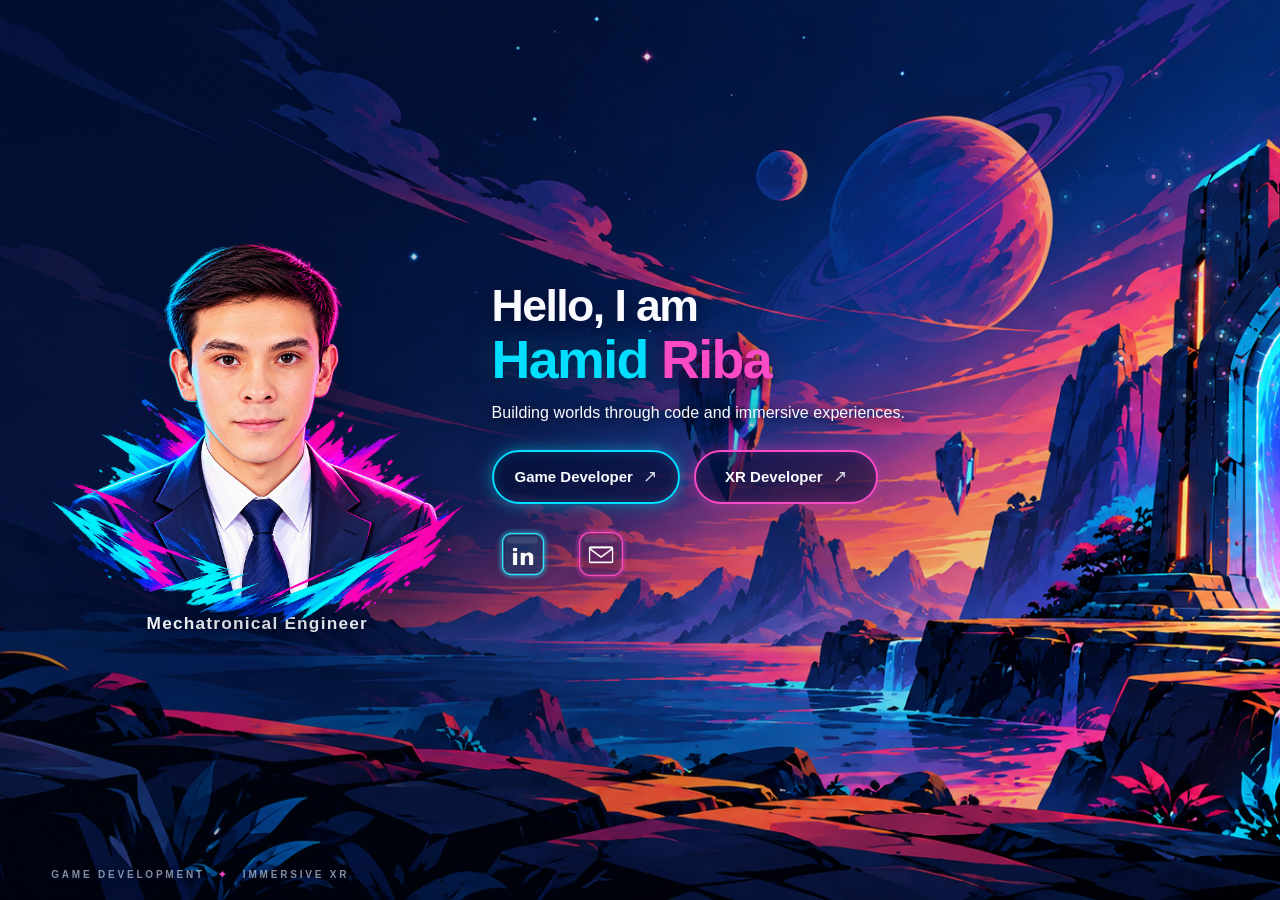
==== index.html @ fc5b4ecb "portfolio structure" ====
<!doctype html>
<html lang="en">
<head>
  <meta charset="utf-8">
  <meta name="viewport" content="width=device-width, initial-scale=1">
  <meta name="description" content="Hamid Riba — Mechatronics engineering, game development and immersive XR experiences.">
  <meta name="theme-color" content="#07112d">
  <title>Hamid Riba | Game & XR Developer</title>
  <link rel="stylesheet" href="styles.css">
  <script defer src="script.js"></script>
</head>
<body class="home">
  <main>
    <section class="hero" id="home" aria-labelledby="intro-title">
      <div class="scene-background" aria-hidden="true"></div>
      <div class="scene-overlay" aria-hidden="true"></div>
      <canvas id="portal-particles" aria-hidden="true"></canvas>

      <div class="hero-content">
        <div class="profile-section">
          <img class="profile-art" src="assets/perfil.png" alt="Illustrated portrait of Hamid Riba with cyan and magenta brush strokes" width="1295" height="1215" fetchpriority="high">
          <p class="profile-role">Mechatronical Engineer</p>
        </div>

        <div class="intro-section">
          <h1 id="intro-title"><span class="greeting">Hello, I am</span><span class="name"><span class="name-first">Hamid</span> <span class="name-last">Riba</span></span></h1>
          <p class="tagline">Building worlds through code and immersive experiences.</p>

          <nav class="specialty-links" aria-label="Explore my work">
            <a class="specialty-button game-button" href="game-developer.html" target="_blank" rel="noopener noreferrer">Game Developer <span class="external-arrow" aria-hidden="true">↗</span></a>
            <a class="specialty-button xr-button" href="xr-developer.html" target="_blank" rel="noopener noreferrer">XR Developer <span class="external-arrow" aria-hidden="true">↗</span></a>
          </nav>

          <div class="contact-links" aria-label="Contact and social networks">
            <a class="icon-link linkedin-link" href="https://www.linkedin.com/in/hamid-riba-developer/" target="_blank" rel="noopener noreferrer" aria-label="Visit my LinkedIn profile" title="LinkedIn · Hamid Riba">
              <img src="assets/linkedin.png" alt="" width="1024" height="1024">
            </a>
            <a class="icon-link email-link" href="mailto:hamidriba@hotmail.com" aria-label="Send an email to hamidriba@hotmail.com" title="Email: hamidriba@hotmail.com">
              <img src="assets/correo.png" alt="" width="1024" height="1024">
              <span class="email-tooltip" aria-hidden="true">hamidriba@hotmail.com</span>
            </a>
          </div>
        </div>
      </div>
      <span class="scene-credit" aria-hidden="true">GAME DEVELOPMENT <span>✦</span> IMMERSIVE XR</span>
    </section>
  </main>
</body>
</html>
---- styles.css ----
:root {
  color-scheme: dark;
  --ink: #f9fbff;
  --cyan: #02deff;
  --pink: #fa4ac6;
  --base: #06112d;
  --canvas-bg: url("assets/fondo.png");
}
* { box-sizing: border-box; }
html { scroll-behavior: smooth; }
body { margin: 0; background: var(--base); color: var(--ink); font-family: "Segoe UI", Inter, Arial, Helvetica, sans-serif; }
a { color: inherit; }
a:focus-visible { outline: 3px solid white; outline-offset: 5px; }
.hero { min-height: 100vh; min-height: 100svh; isolation: isolate; position: relative; overflow: hidden; display: grid; align-items: center; }
.scene-background, .scene-overlay, #portal-particles { position: absolute; inset: 0; width: 100%; height: 100%; pointer-events: none; }
.scene-background { z-index: -3; background-image: var(--canvas-bg); background-size: cover; background-position: 50% 50%; background-repeat: no-repeat; }
.scene-overlay { z-index: -2; background: linear-gradient(90deg, rgba(1,9,30,.30) 0%,rgba(2,9,32,.18) 41%, rgba(4,14,46,.08) 70%, transparent 100%); }
#portal-particles { z-index: -1; }
.hero-content { position: relative; width: min(100%, 1700px); margin: auto; display: grid; grid-template-columns: minmax(310px, 35%) minmax(360px, 1fr); gap: clamp(4px,1.2vw,28px); align-items: center; padding: 4rem clamp(32px,4vw,82px) 4.3rem; }
.profile-section { justify-self: start; align-self: center; text-align: center; width: min(100%, 520px); transform: translateY(-12px); }
.profile-art { display: block; height: auto; width: 100%; filter: drop-shadow(0 15px 20px rgba(0, 3, 20, .24)); }
.profile-role { font-size: clamp(17px, 1.35vw, 24px); font-weight: 550; letter-spacing: .07em; color: #f7fbff; text-shadow: 0 2px 16px rgba(0, 0, 24, .95),0 1px 3px #08112e; margin: -2.5% 0 0; }
.intro-section { width: max-content; max-width: min(100%, 760px); justify-self: start; margin: -20px 0 0 clamp(0px,1vw,20px); filter: drop-shadow(0 2px 13px rgba(0,6,35,.28)); }
h1 { margin: 0; line-height: 1.04; font-size: clamp(42px, 4.2vw, 76px); font-weight: 800; letter-spacing: -.03em; text-shadow: 0 3px 16px rgba(0,6,36,.58); }
h1 span { display: block; }
h1 .greeting { font-size: .83em; letter-spacing: -.035em; margin-bottom: .06em; }
h1 .name { white-space: nowrap; }
h1 .name-first, h1 .name-last { display: inline; }
.name-first { color: var(--cyan); text-shadow: 0 0 23px rgba(0,229,255,.24), 0 2px 12px rgba(0,7,32,.5); }
.name-last { color: var(--pink); text-shadow: 0 0 23px rgba(255,73,200,.25), 0 2px 12px rgba(0,7,32,.5); }
.tagline { font-size: clamp(16px, 1.25vw, 21px); letter-spacing: .005em; font-weight: 450; margin: 16px 0 28px; max-width: 550px; text-wrap: balance; text-shadow: 0 2px 12px rgba(0,5,30,.85); }
.specialty-links { display: flex; align-items: center; flex-wrap: wrap; gap: 14px; }
.specialty-button { display: inline-flex; align-items: center; justify-content: center; gap: 10px; padding: 13px 21px; min-height: 54px; min-width: 184px; text-align: center; border: 2px solid; border-radius: 999px; text-decoration: none; font-size: clamp(15px, 1.06vw, 18px); font-weight: 650; background: rgba(5,13,51,.55); transition: transform .2s ease, box-shadow .2s ease, background .2s ease; backdrop-filter: blur(6px); -webkit-backdrop-filter: blur(6px); }
.specialty-button:hover { transform: translateY(-3px); background: rgba(17,16,62,.86); }
.game-button { border-color: var(--cyan); box-shadow: inset 0 0 12px rgba(0,215,255,.16), 0 0 16px rgba(0,222,255,.5); }
.game-button:hover { box-shadow: 0 0 28px rgba(0,222,255,.75); }
.xr-button { border-color: var(--pink); box-shadow: inset 0 0 12px rgba(250,74,198,.15),0 0 15px rgba(250,74,198,.45); }
.xr-button:hover { box-shadow: 0 0 28px rgba(250,74,198,.75); }
.external-arrow { font-size: 17px; opacity: .85; font-weight: 400; }
.contact-links { display: flex; align-items: center; gap: 0; margin: 11px 0 0 -8px; }
.icon-link { display: grid; place-items: center; height: 78px; width: 78px; position: relative; transition: transform .2s ease, filter .2s ease; }
.icon-link:hover { transform: translateY(-4px) scale(1.07); filter: brightness(1.12); }
.icon-link img { display: block; width: 100%; height: 100%; object-fit: contain; }
.email-tooltip { position: absolute; top: 90%; left: 50%; transform: translateX(-50%) translateY(-5px); pointer-events: none; opacity: 0; font-size: 12px; letter-spacing: .02em; white-space: nowrap; border: 1px solid rgba(255,255,255,.22); background: rgba(3,8,30,.9); box-shadow: 0 4px 18px rgba(0,0,0,.3); padding: 5px 9px; border-radius: 7px; transition: opacity .18s,transform .18s; }
.email-link:hover .email-tooltip, .email-link:focus-visible .email-tooltip { opacity: 1; transform: translateX(-50%) translateY(0); }
.scene-credit { position:absolute; bottom:20px; left: clamp(32px,4vw,82px); font-weight: 600; font-size: 10px; letter-spacing: .28em; color: rgba(228,242,255,.57); text-shadow: 0 1px 5px #031031; pointer-events:none; }
.scene-credit span { color: var(--pink); margin: 0 8px; }
/* Dedicated Game Developer and XR Developer pages */
.inner-page { min-height:100svh; position:relative; isolation:isolate; overflow:hidden; }
.inner-page::before { content:""; position:fixed; inset:0; z-index:-2; background: linear-gradient(110deg,rgba(2,7,26,.87),rgba(3,10,35,.83) 63%,rgba(3,14,40,.6)), var(--canvas-bg) center/cover no-repeat; }
.inner-container { max-width:1130px; margin:0 auto; padding: 30px 28px 88px; }
.inner-nav { display:flex; justify-content:space-between; align-items:center; gap:20px; }
.back-link { text-decoration:none; color:#fff; font-weight:600; padding:12px 0; }
.back-link:hover { color:var(--cyan); }
.mini-brand { font-weight:750; letter-spacing:.06em; color:#eef8ff; }
.section-hero { margin-top: clamp(70px,11vh,130px); max-width:840px; }
.eyebrow { font-weight:760; font-size:13px; text-transform:uppercase; letter-spacing:.22em; color:var(--cyan); }
.xr-page .eyebrow { color:var(--pink); }
.section-hero h1 { margin: 14px 0 18px; font-size: clamp(48px,7vw,94px); }
.section-hero p { color:#dbe6f8; font-size:clamp(17px,2.2vw,23px); max-width:780px; line-height:1.6; }
.project-grid { display:grid; grid-template-columns:repeat(3,1fr); gap:20px; margin-top:54px; }
.project-card { min-height:225px; display:flex; flex-direction:column; padding:25px; background: rgba(9,21,61,.72); border:1px solid rgba(180,216,255,.21); border-radius:18px; box-shadow:0 16px 50px rgba(0,0,0,.18); backdrop-filter: blur(8px); }
.project-card h2 { font-size:24px; margin:0 0 12px; }
.project-card p { line-height:1.65; color:#d2def0; font-size:15px; margin:0 0 18px; }
.project-card a { color:var(--cyan); margin-top:auto; font-weight:650; text-decoration:none; }
.project-card a:hover { text-decoration:underline; }
.project-card.xr-card a { color:var(--pink); }
.inner-note { padding: 28px 0 0; color: #bdcce0; font-size:14px; }
@media (min-width:1700px) { .hero-content { transform:translateX(-22px); } }
@media (max-width:1050px) {
  .hero-content { grid-template-columns:minmax(270px,44%) minmax(310px,1fr); padding-inline:30px; }
  .intro-section { margin-left:0; }
  h1 { font-size:clamp(39px,5vw,60px); }
  .profile-role { font-size:18px; }
  .specialty-button { min-width: 154px; padding:11px 16px; }
}
@media (max-width:740px) {
  .hero { min-height: 100svh; }
  .scene-background { background-position: 100% 50%; }
  .scene-overlay { background:linear-gradient(180deg,rgba(1,5,26,.36),rgba(1,7,29,.58) 54%,rgba(1,7,29,.64) 100%); }
  .hero-content { width:100%; min-height: 100svh; padding: 34px 18px 56px; display:flex; flex-direction:column; align-items:center; justify-content:center; gap:12px; }
  .profile-section { width: min(80vw,350px); margin:0 auto; transform:none; }
  .profile-role { margin: -3px 0 0; font-size:clamp(15px,3vw,19px); }
  .intro-section { margin: 8px auto 0; width:100%; text-align:center; }
  h1 { font-size:clamp(36px,8.5vw,55px); }
  .tagline { font-size:clamp(14px,3.8vw,17px); margin:12px auto 20px; max-width:420px; }
  .specialty-links { justify-content:center; gap:10px; }
  .specialty-button { min-width: 140px; min-height:48px; padding:10px 12px; font-size:14px; }
  .contact-links { justify-content:center; margin: 13px auto 0; }
  .icon-link { height:76px; width:76px; }
  .scene-credit { display:none; }
  .project-grid { grid-template-columns:1fr; }
  .section-hero { margin-top: 65px; }
}
@media (max-height:730px) and (min-width:741px) {
  .hero-content { padding-block:2rem; }
  .profile-section { max-width: min(40vh,440px); }
  .profile-role { font-size:16px; }
  h1 { font-size:clamp(36px,4vw,62px); }
}
@media (max-width:365px) {
  .profile-section { width:75vw; }
  .specialty-button { min-width:131px; font-size:13px; }
  .intro-section h1 { font-size:34px; }
}
@media (prefers-reduced-motion:reduce) {
  *, *::before, *::after { animation-duration:.001ms !important; transition-duration:.001ms !important; scroll-behavior:auto !important; }
}
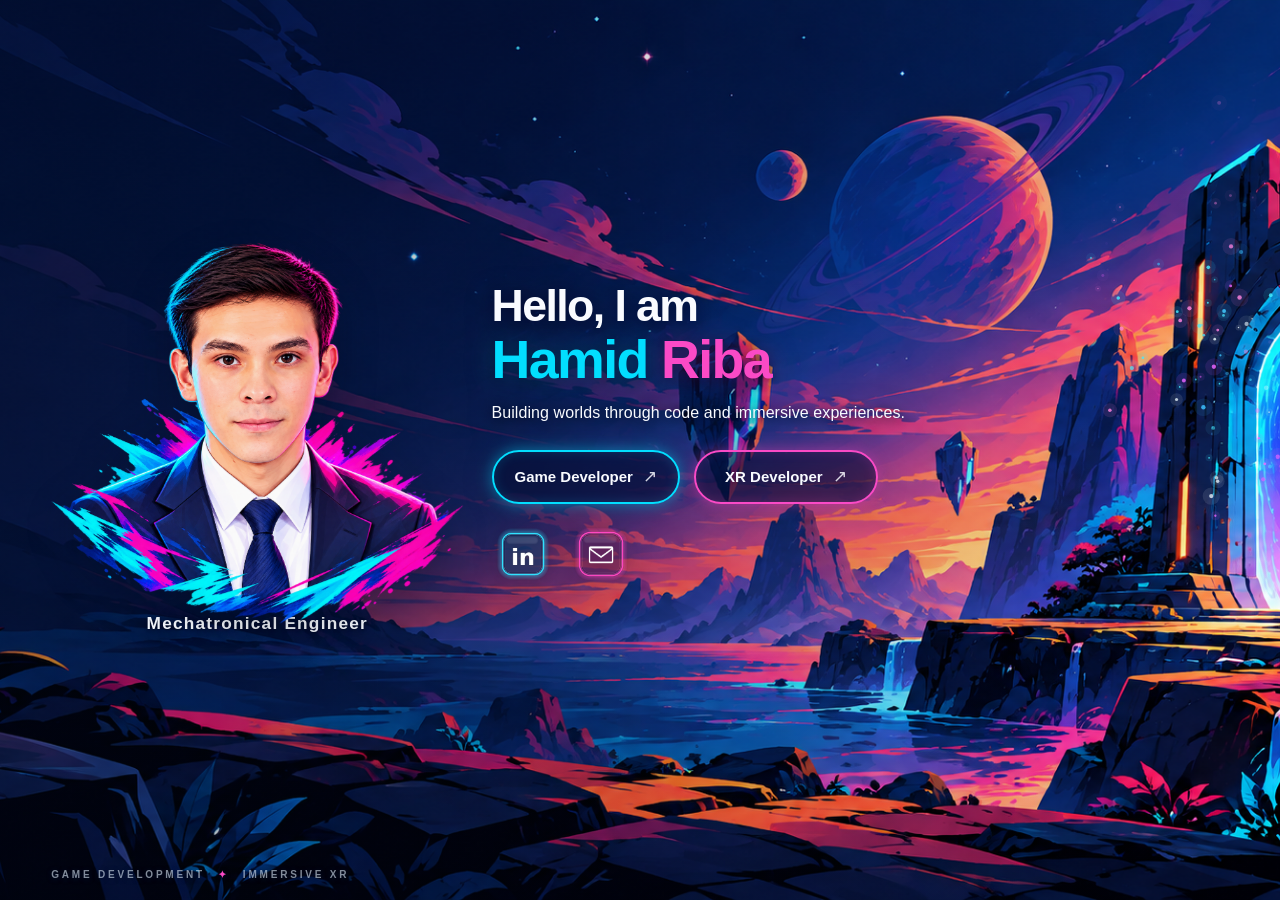
==== commit 1f28d86a: "image movement" ====
--- a/index.html
+++ b/index.html
@@ -20,6 +20,10 @@
         <div class="profile-section">
           <img class="profile-art" src="assets/perfil.png" alt="Illustrated portrait of Hamid Riba with cyan and magenta brush strokes" width="1295" height="1215" fetchpriority="high">
           <p class="profile-role">Mechatronical Engineer</p>
+          <div class="motion-controls" id="motion-controls" hidden>
+            <button type="button" id="motion-toggle" class="motion-toggle" aria-pressed="false">Enable 3D tilt</button>
+            <p id="motion-status" class="motion-status" role="status" aria-live="polite"></p>
+          </div>
         </div>
 
         <div class="intro-section">
--- a/styles.css
+++ b/styles.css
@@ -106,3 +106,46 @@
 @media (prefers-reduced-motion:reduce) {
   *, *::before, *::after { animation-duration:.001ms !important; transition-duration:.001ms !important; scroll-behavior:auto !important; }
 }
+
+
+/* Portrait depth: the image file and its transparency stay unchanged. */
+@media (hover: hover) and (pointer: fine) and (prefers-reduced-motion: no-preference) {
+  .profile-section { perspective: 1050px; perspective-origin: center 48%; }
+  .profile-art {
+    transform: rotateX(var(--portrait-x, 0deg)) rotateY(var(--portrait-y, 0deg)) translateZ(var(--portrait-z, 0px));
+    transform-style: preserve-3d;
+    transform-origin: center center;
+    will-change: transform;
+  }
+  .profile-section:hover .profile-art {
+    filter: drop-shadow(var(--portrait-shadow-x, 0px) 20px 25px rgba(0, 3, 20, .38));
+  }
+}
+
+/* 3D motion control appears only on touch devices with available sensors. */
+.motion-controls { display: none; flex-direction: column; align-items: center; gap: 5px; margin-top: 12px; }
+.motion-controls[hidden] { display: none !important; }
+.motion-toggle {
+  border: 1px solid rgba(66,225,255,.78);
+  color: #fff;
+  border-radius: 999px;
+  padding: 9px 16px;
+  background: rgba(3,12,44,.78);
+  box-shadow: 0 0 10px rgba(0,220,255,.18);
+  font: inherit;
+  font-size: 13px;
+  cursor: pointer;
+  -webkit-tap-highlight-color: transparent;
+}
+.motion-toggle[aria-pressed="true"] { border-color: var(--pink); box-shadow: 0 0 12px rgba(250,74,198,.28); }
+.motion-status { font-size: 11px; line-height: 1.3; margin: 1px 0 0; color: #dceafa; text-shadow: 0 1px 5px #05102b; max-width: 265px; }
+@media (hover: none) and (pointer: coarse) and (prefers-reduced-motion: no-preference) {
+  .motion-controls:not([hidden]) { display: flex; }
+  .profile-section { perspective: 1050px; perspective-origin: center 48%; }
+  .profile-art {
+    transform: rotateX(var(--portrait-x,0deg)) rotateY(var(--portrait-y,0deg)) translateZ(var(--portrait-z,0px));
+    transform-style: preserve-3d;
+    transform-origin: center center;
+    will-change: transform;
+  }
+}
